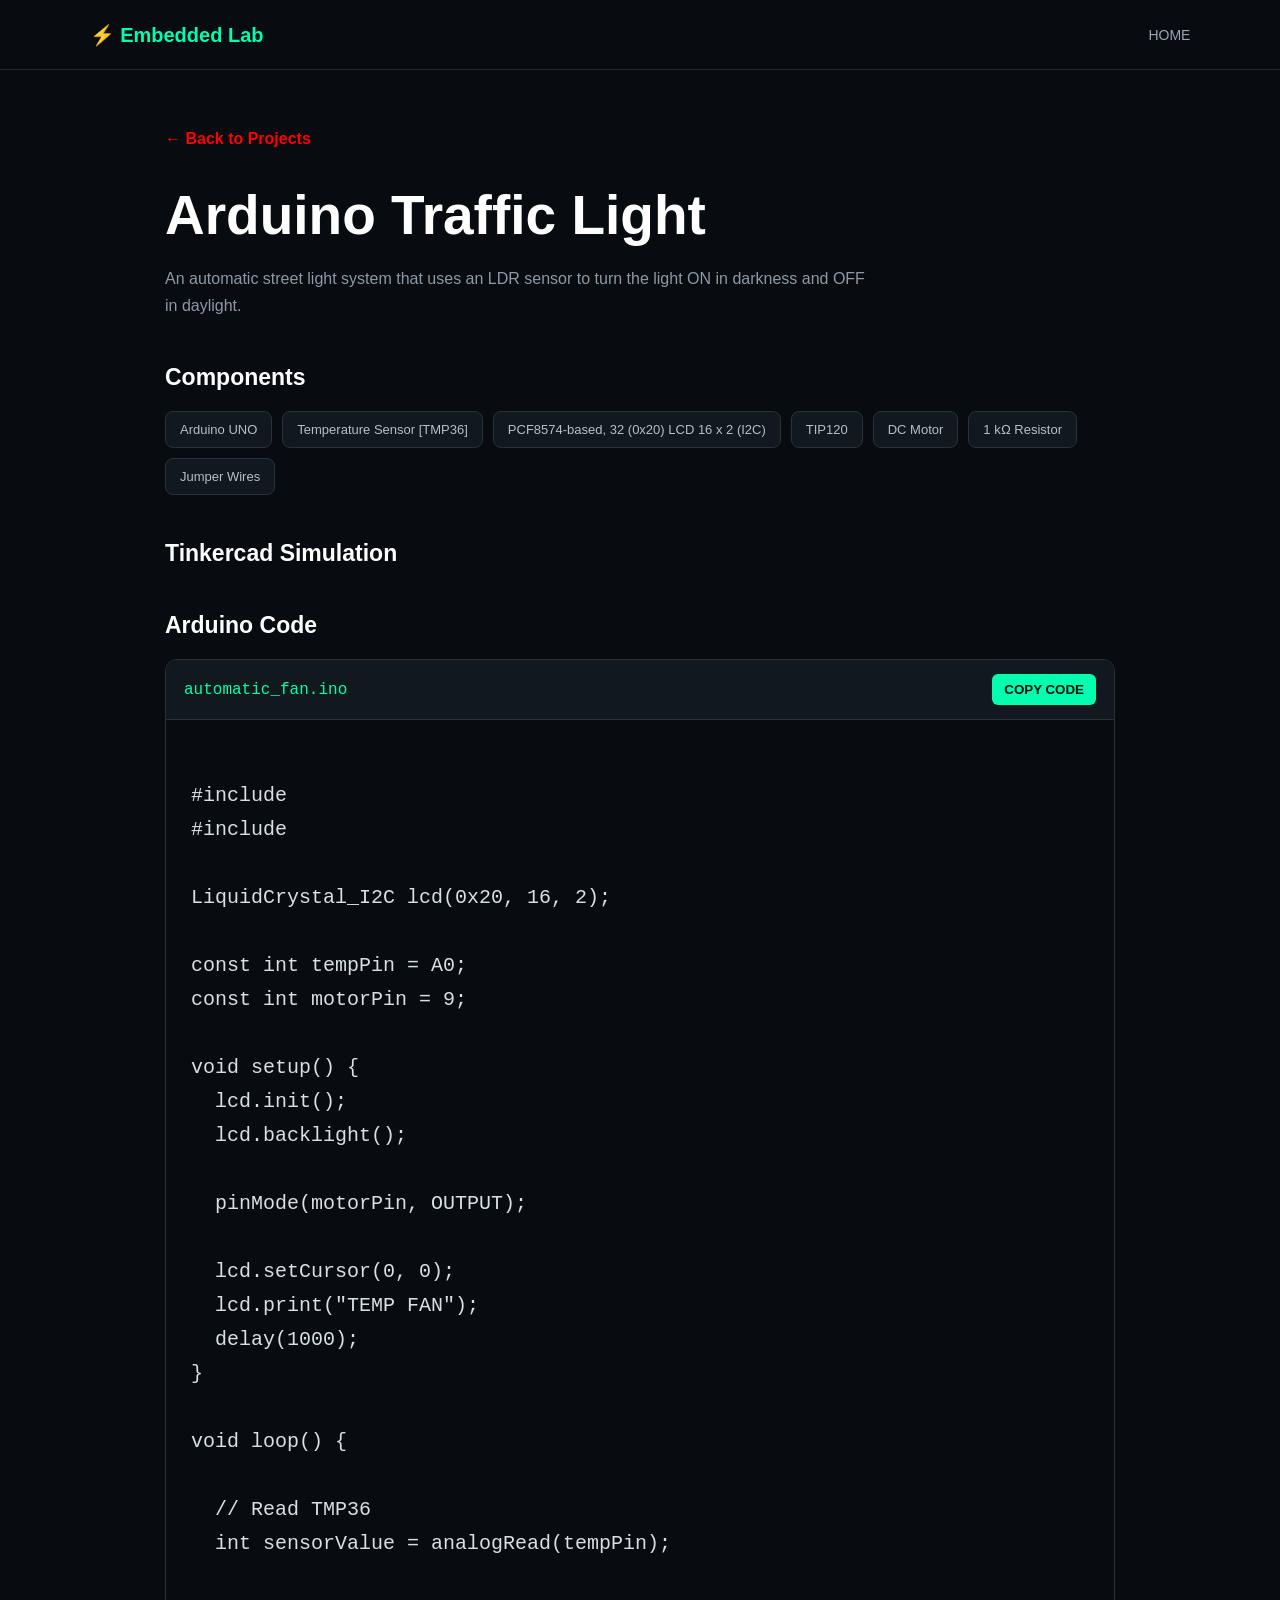
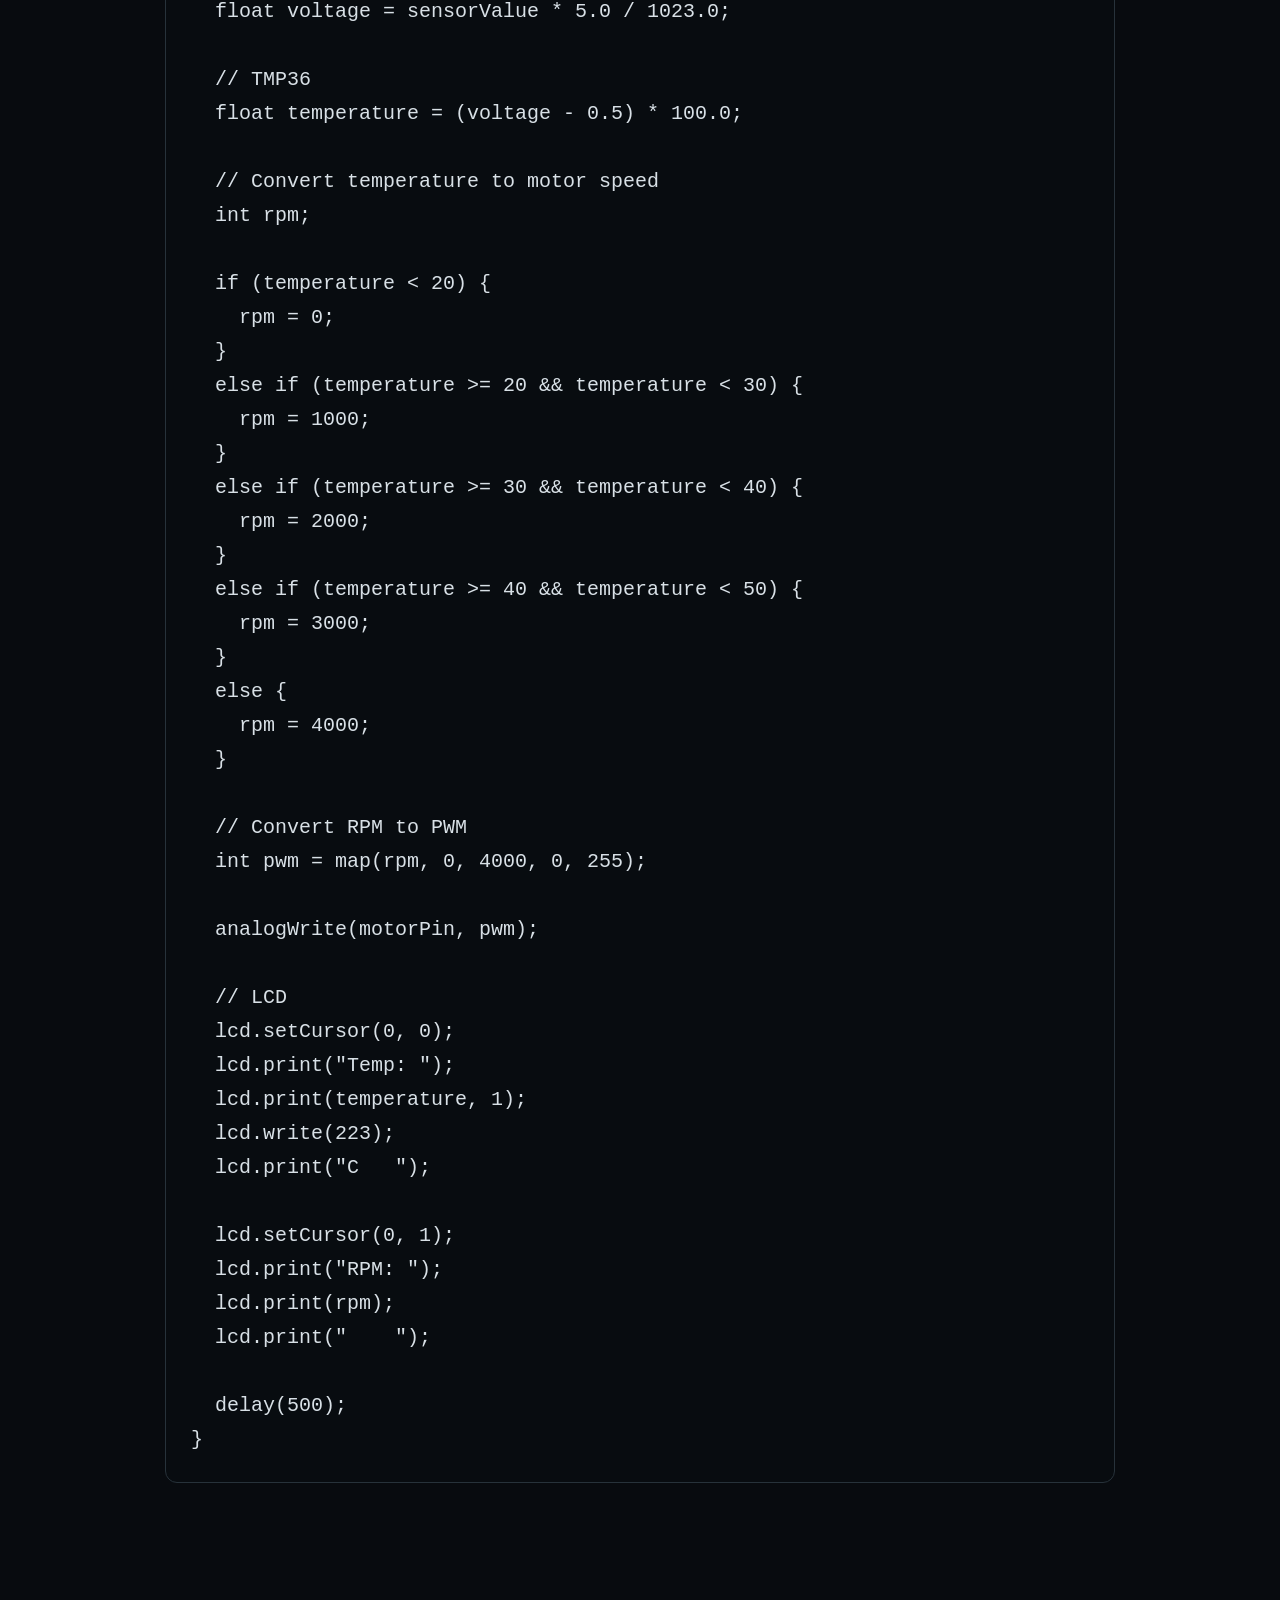
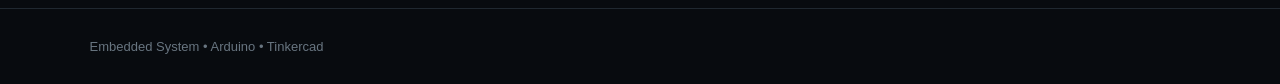
==== automatic_fan.html @ db059f78 "Add files via upload" ====
<!DOCTYPE html>
<html lang="en">

<head>

    <meta charset="UTF-8">

    <meta
        name="viewport"
        content="width=device-width, initial-scale=1.0"
    >

    <title>Arduino Traffic Light</title>

    <link rel="stylesheet" href="style.css">

</head>


<body>


<header>

    <div class="logo">
        ⚡ Embedded Lab
    </div>


    <a
        href="index.html"
        class="home"
    >
        HOME
    </a>

</header>


<main>


    <a
        href="index.html"
        class="back"
    >
        ← Back to Projects
    </a>


    <h1>
        Arduino Traffic Light
    </h1>


    <p class="description">

An automatic street light system that uses an 
LDR sensor to turn the light ON in darkness and OFF in daylight.

    </p>


    <!-- COMPONENTS -->

    <section>

        <h2>
            Components
        </h2>


        <div class="components">

            <span class="component">
                Arduino UNO
            </span>

            <span class="component">
                Temperature Sensor [TMP36]
            </span>

            <span class="component">
                PCF8574-based, 32 (0x20) LCD 16 x 2 (I2C)
            </span>

            <span class="component">
                TIP120
            </span>

            <span class="component">
                DC Motor
            </span>

            <span class="component">
                1 kΩ Resistor
            </span>

            <span class="component">
                Jumper Wires
            </span>

        </div>

    </section>


   

    <section>

        <h2>
            Tinkercad Simulation
        </h2>


    </section>


    <!-- ARDUINO CODE -->

    <section>

        <h2>
            Arduino Code
        </h2>


        <div class="code-box">


            <div class="code-header">

                <span class="code-title">
                    automatic_fan.ino
                </span>


                <button
                    class="copy"
                    onclick="copyCode('arduinoCode')"
                >
                    COPY CODE
                </button>

            </div>


            <pre><code id="arduinoCode">
#include <Wire.h>
#include <LiquidCrystal_I2C.h>

LiquidCrystal_I2C lcd(0x20, 16, 2);

const int tempPin = A0;
const int motorPin = 9;

void setup() {
  lcd.init();
  lcd.backlight();

  pinMode(motorPin, OUTPUT);

  lcd.setCursor(0, 0);
  lcd.print("TEMP FAN");
  delay(1000);
}

void loop() {

  // Read TMP36
  int sensorValue = analogRead(tempPin);

  float voltage = sensorValue * 5.0 / 1023.0;

  // TMP36
  float temperature = (voltage - 0.5) * 100.0;

  // Convert temperature to motor speed
  int rpm;

  if (temperature < 20) {
    rpm = 0;
  }
  else if (temperature >= 20 && temperature < 30) {
    rpm = 1000;
  }
  else if (temperature >= 30 && temperature < 40) {
    rpm = 2000;
  }
  else if (temperature >= 40 && temperature < 50) {
    rpm = 3000;
  }
  else {
    rpm = 4000;
  }

  // Convert RPM to PWM
  int pwm = map(rpm, 0, 4000, 0, 255);

  analogWrite(motorPin, pwm);

  // LCD
  lcd.setCursor(0, 0);
  lcd.print("Temp: ");
  lcd.print(temperature, 1);
  lcd.write(223);
  lcd.print("C   ");

  lcd.setCursor(0, 1);
  lcd.print("RPM: ");
  lcd.print(rpm);
  lcd.print("    ");

  delay(500);
}
</code></pre>


        </div>


    </section>


</main>


<footer>

    Embedded System • Arduino • Tinkercad

</footer>


<script src="script.js"></script>


</body>

</html>
---- style.css ----
* {
            margin: 0;
            padding: 0;
            box-sizing: border-box;
        }


        body {
            font-family: Arial, sans-serif;

            background: #080b0f;

            color: white;

            min-height: 100vh;
        }


        header {

            height: 70px;

            display: flex;

            justify-content: space-between;

            align-items: center;

            padding: 0 7%;

            border-bottom: 1px solid #202830;

        }


        .logo {

            color: #00ffae;

            font-size: 20px;

            font-weight: bold;

        }


        .home {

            color: #9aa6b0;

            text-decoration: none;

            font-size: 14px;

        }


        .home:hover {

            color: #00ffae;

        }


        main {

            max-width: 1000px;

            margin: auto;

            padding: 60px 25px 80px;

        }


        .back {

            display: inline-block;

            color: #ff0000;

            text-decoration: none;

            font-size: 16px;

            font-weight: bold;

            margin-bottom: 35px;

        }


        h1 {

            font-size: 55px;

            margin-bottom: 18px;

        }


        .description {

            color: #8d99a4;

            font-size: 16px;

            line-height: 1.7;

            max-width: 700px;

            margin-bottom: 45px;

        }


        section {

            margin-bottom: 45px;

        }


        h2 {

            font-size: 23px;

            margin-bottom: 20px;

        }


        .components {

            display: flex;

            flex-wrap: wrap;

            gap: 10px;

        }


        .component {

            background: #11181e;

            border: 1px solid #27323a;

            color: #b5c0c8;

            padding: 10px 14px;

            border-radius: 8px;

            font-size: 13px;

        }


        .wokwi {

            display: inline-block;

            padding: 13px 20px;

            background: #00ffae;

            color: #06100c;

            text-decoration: none;

            border-radius: 8px;

            font-weight: bold;

            font-size: 14px;

        }


        .wokwi:hover {

            opacity: 0.85;

        }


        .code-box {

            background: #080c10;

            border: 1px solid #27323a;

            border-radius: 12px;

            overflow: hidden;

        }


        .code-header {

            display: flex;

            justify-content: space-between;

            align-items: center;

            padding: 14px 18px;

            background: #11181e;

            border-bottom: 1px solid #27323a;

        }


        .code-title {

            color: #00ffae;

            font-family: monospace;

            font-size: 16px;

        }


        .copy {

            border: none;

            background: #00ffae;

            color: #06100c;

            padding: 8px 12px;

            border-radius: 6px;

            font-weight: bold;

            cursor: pointer;

        }


        pre {

            margin: 0;

            padding: 25px;

            overflow-x: auto;

            color: #d8e0e6;

            font-family: Consolas, monospace;

            font-size: 20px;

            line-height: 1.7;

        }


        .circuit {

            width: 100%;

            max-width: 800px;

            border-radius: 12px;

            border: 1px solid #27323a;

            margin-top: 10px;

        }


        footer {

            border-top: 1px solid #202830;

            padding: 30px 7%;

            color: #687580;

            font-size: 13px;

        }


        @media (max-width: 600px) {

            h1 {

                font-size: 38px;

            }

            main {

                padding: 45px 20px;

            }

            pre {

                font-size: 12px;

            }

        }
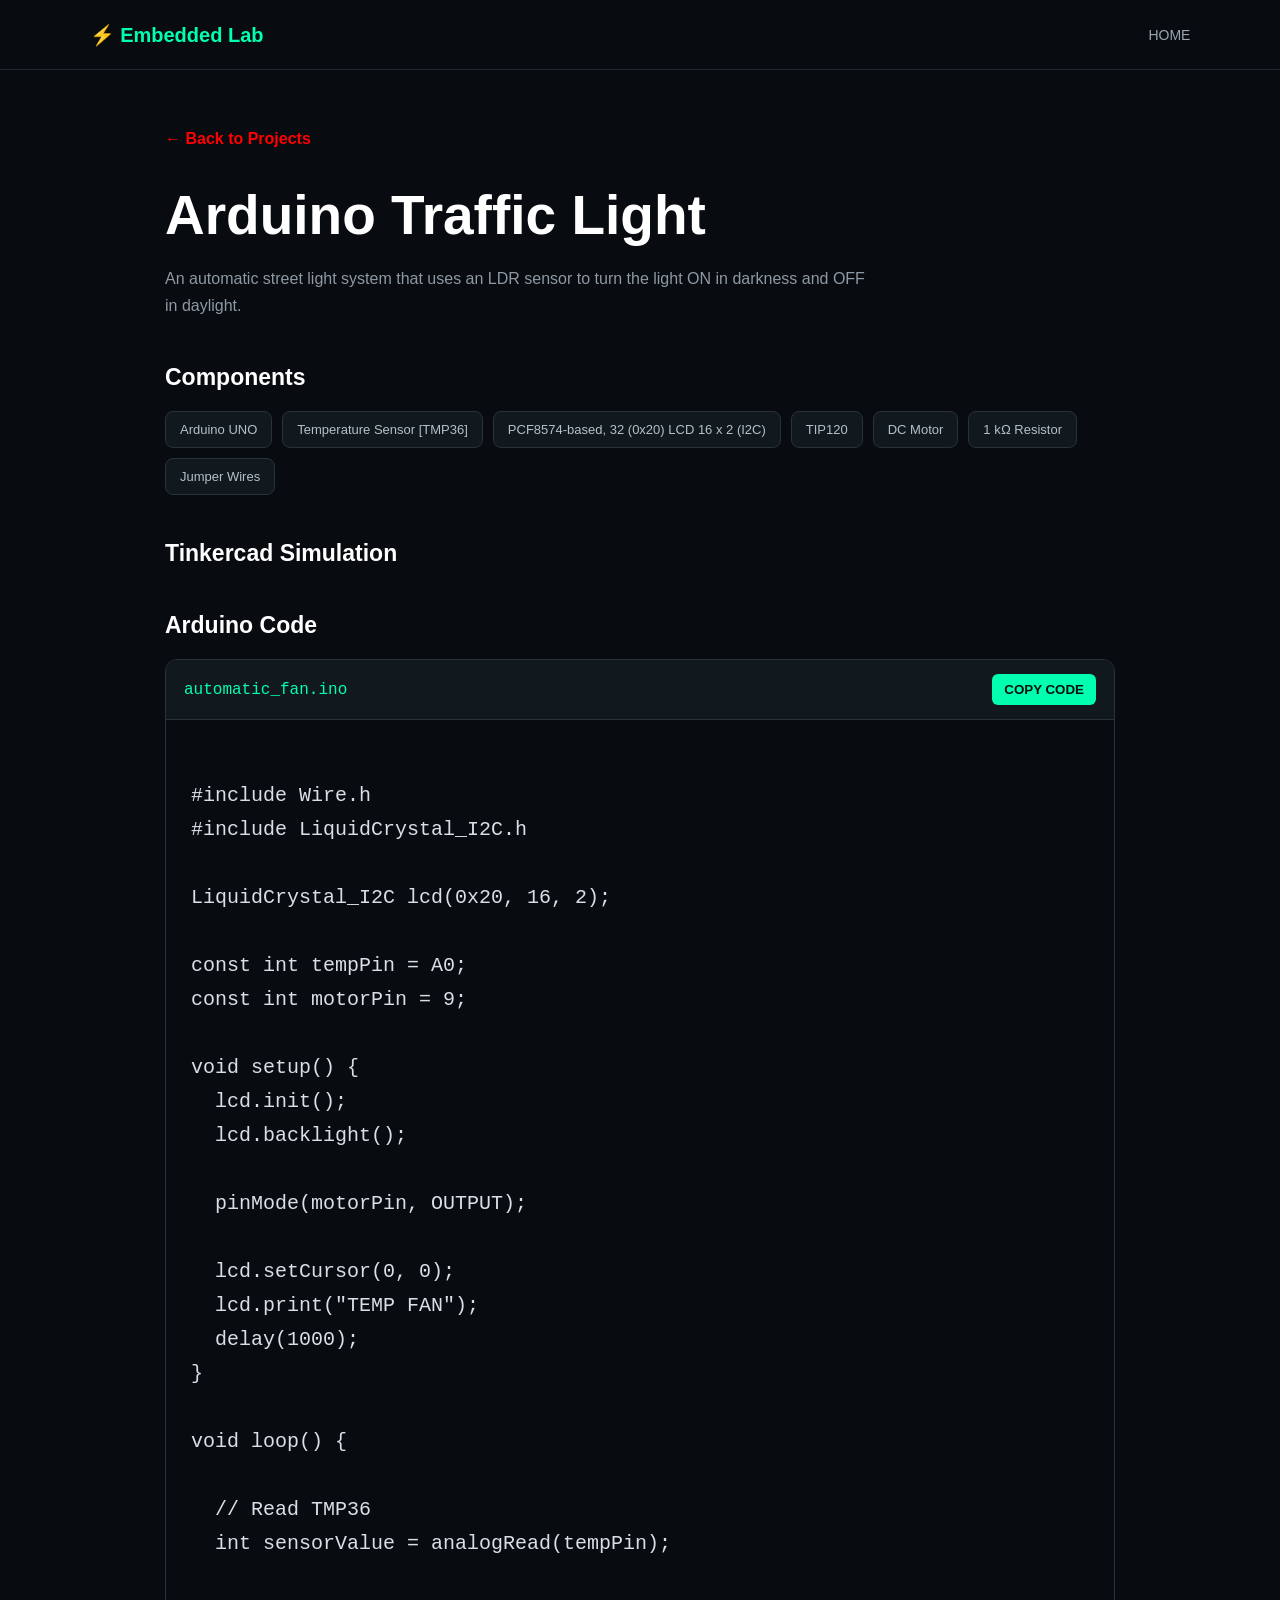
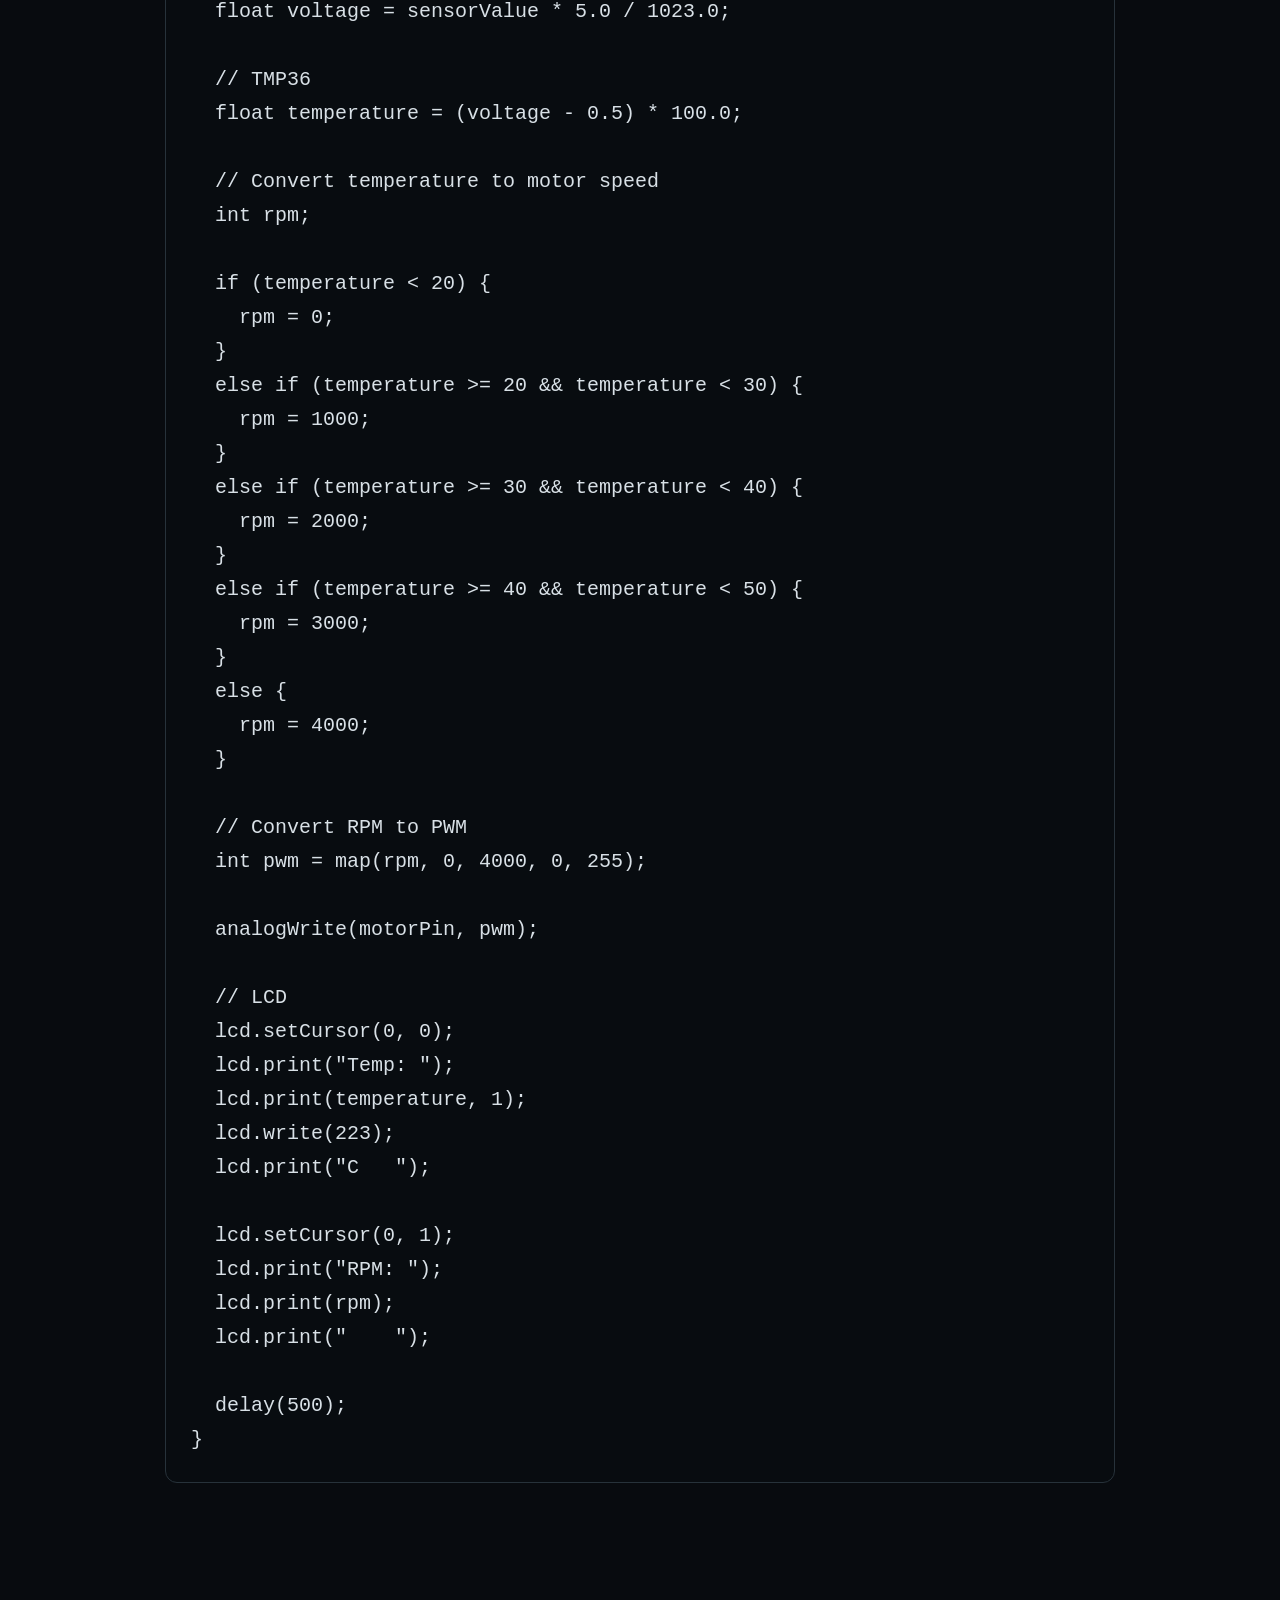
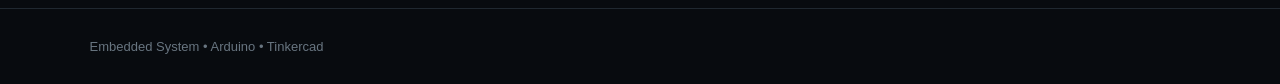
==== commit 3b55c459: "Update automatic_fan.html" ====
--- a/automatic_fan.html
+++ b/automatic_fan.html
@@ -147,8 +147,8 @@
 
 
             <pre><code id="arduinoCode">
-#include <Wire.h>
-#include <LiquidCrystal_I2C.h>
+#include Wire.h
+#include LiquidCrystal_I2C.h
 
 LiquidCrystal_I2C lcd(0x20, 16, 2);
 
@@ -238,4 +238,4 @@
 
 </body>
 
-</html>+</html>
